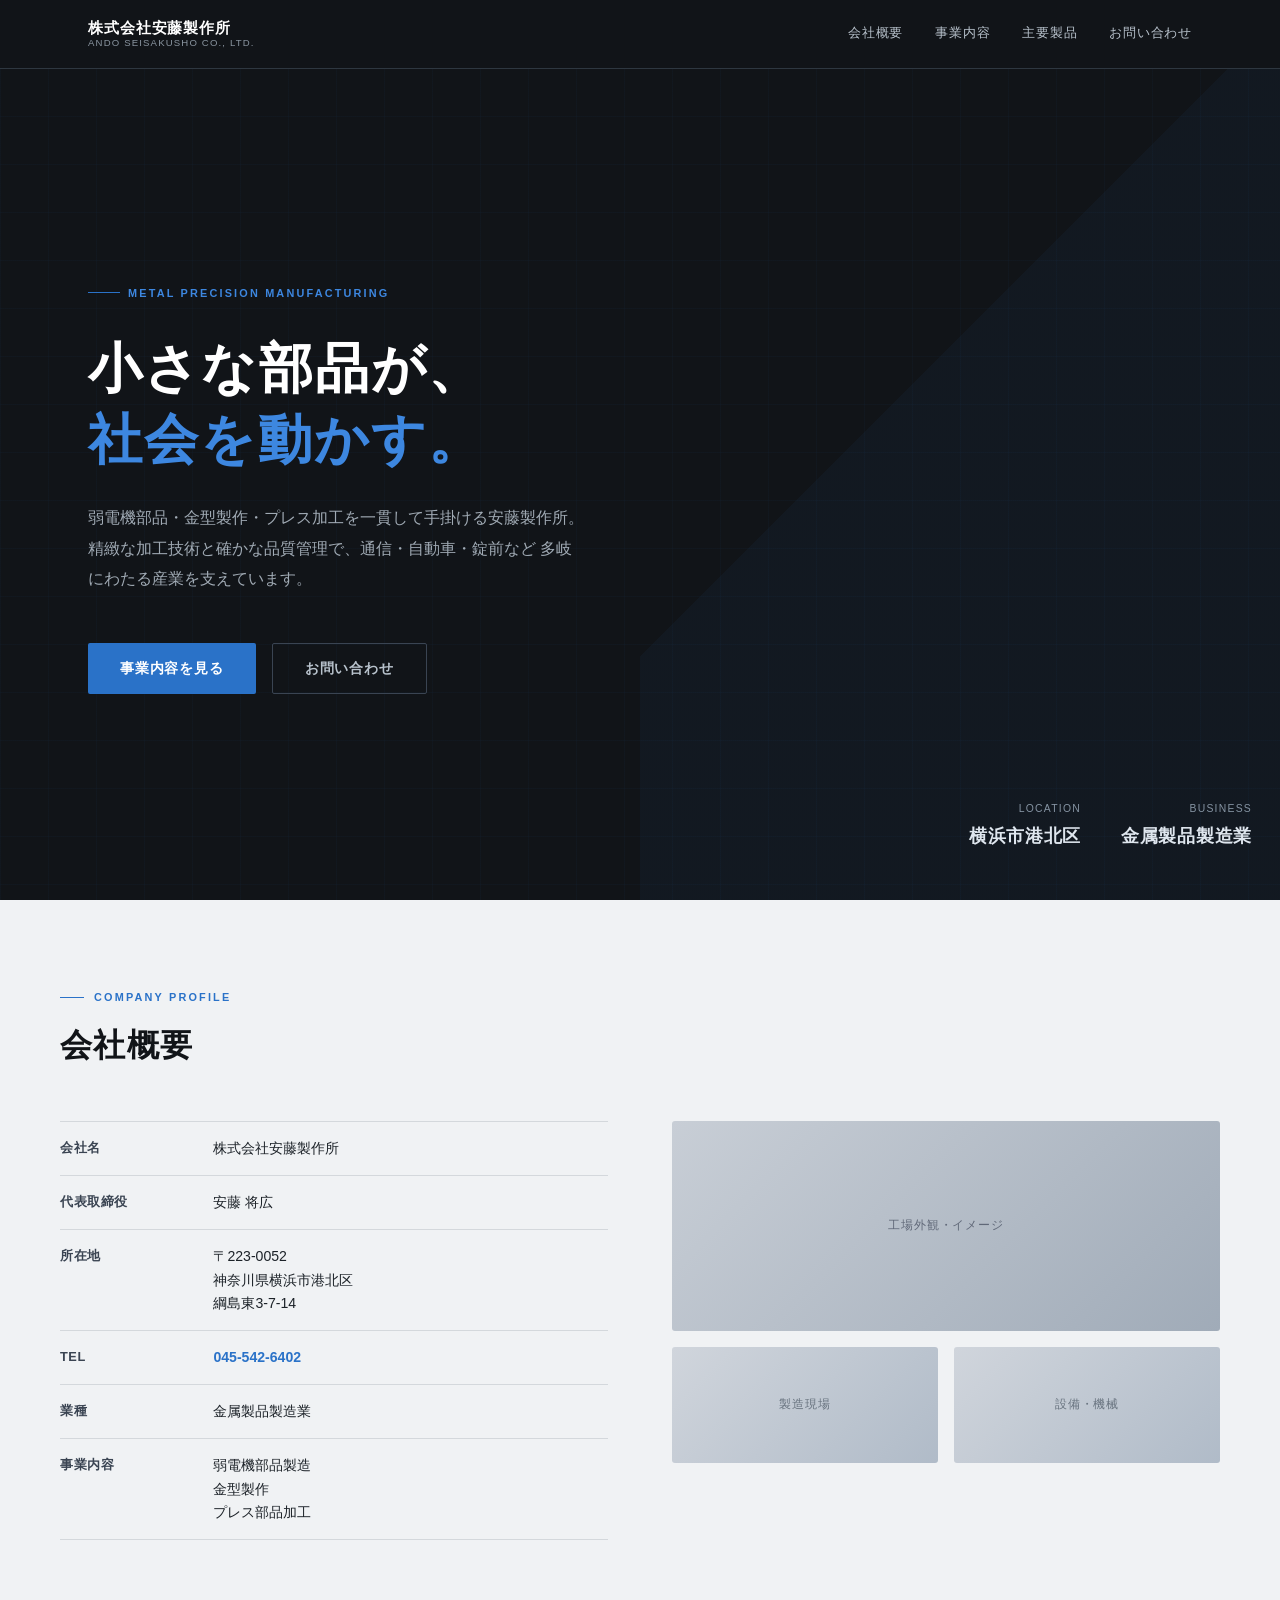
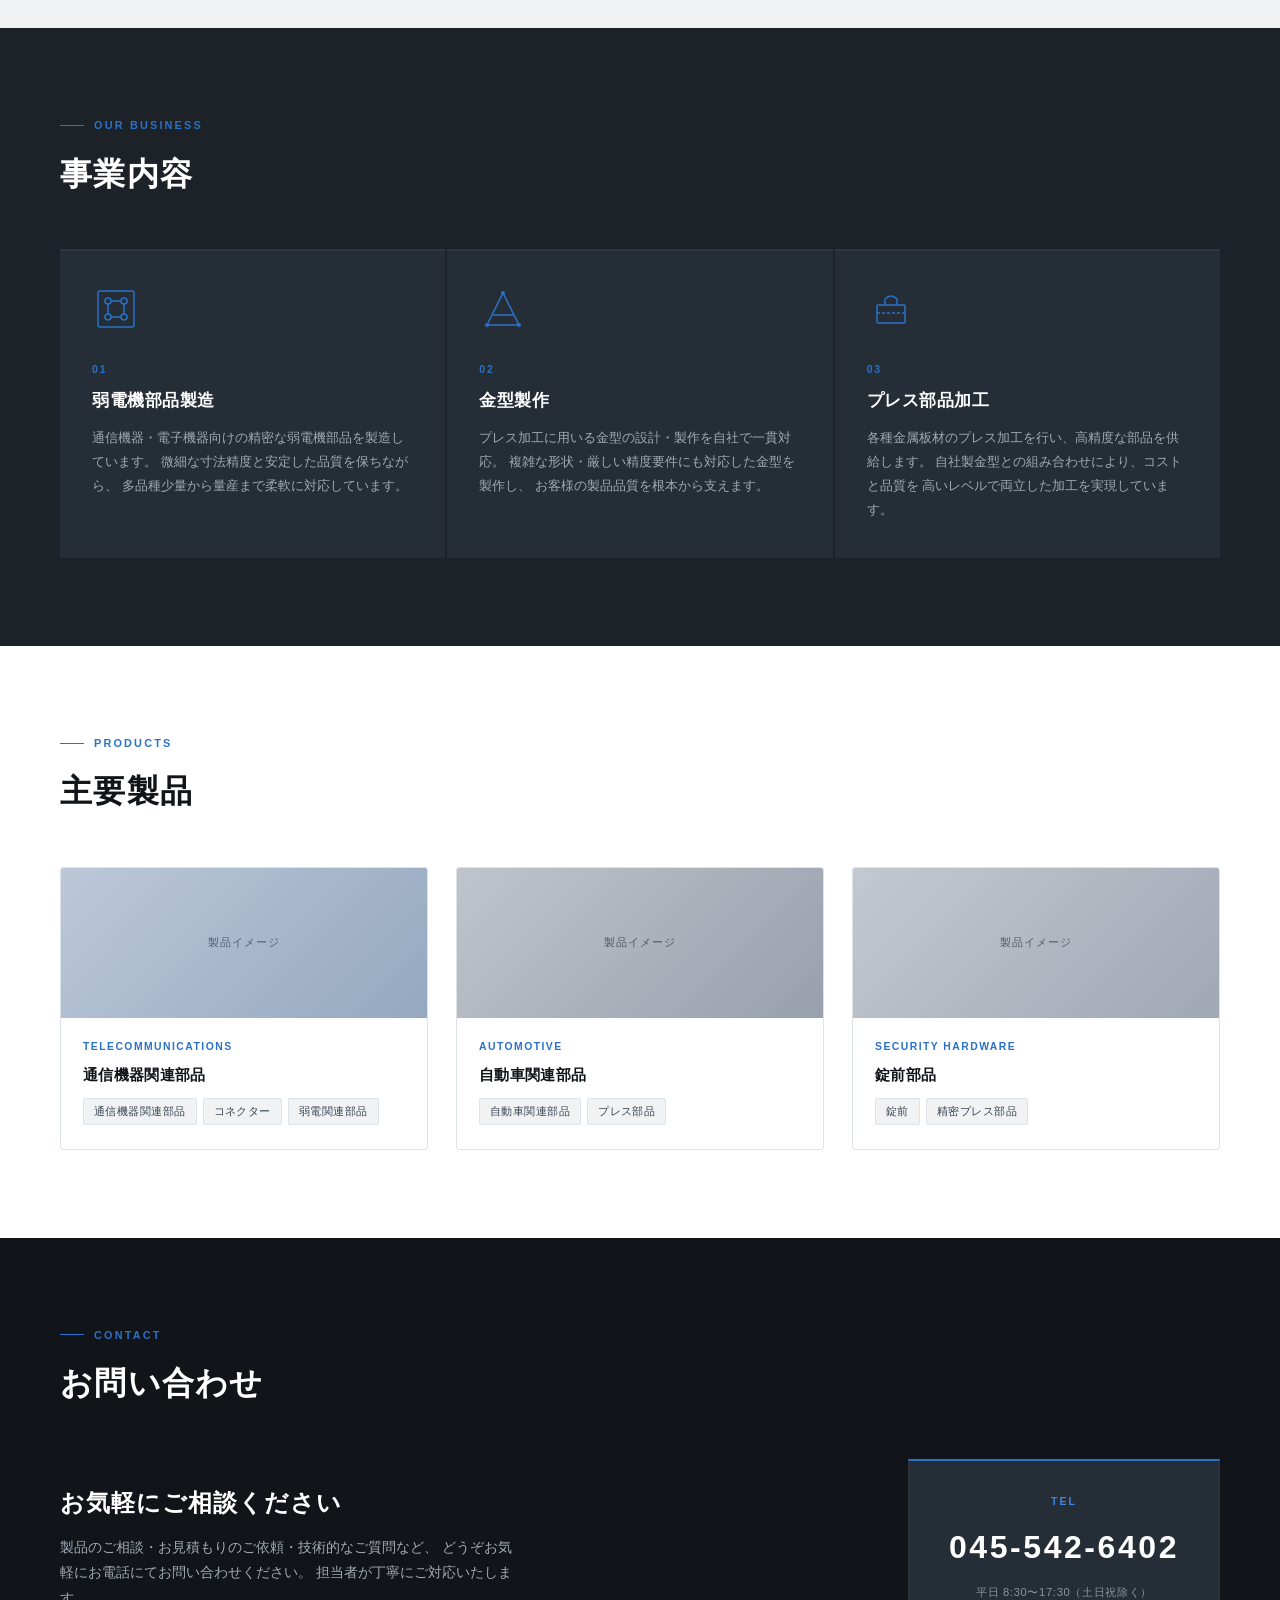
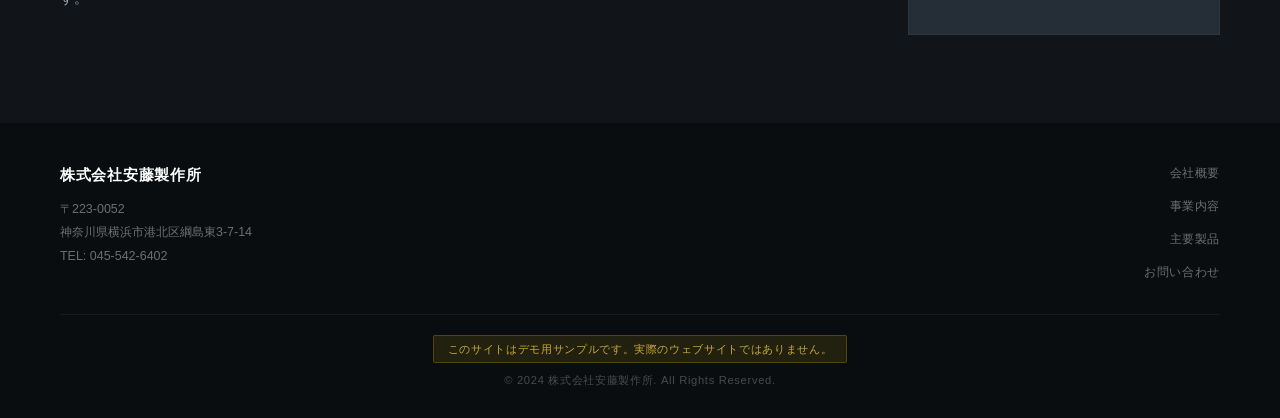
==== ando-seisakusho/index.html @ bcab162a "Add demo homepage for Ando Seisakusho Co., Ltd. Dark/steel/blue theme for metal manufacturing. Secti" ====
<!DOCTYPE html>
<html lang="ja">
<head>
  <meta charset="UTF-8">
  <meta name="viewport" content="width=device-width, initial-scale=1.0">
  <title>株式会社安藤製作所</title>
  <style>
    *, *::before, *::after {
      box-sizing: border-box;
      margin: 0;
      padding: 0;
    }

    :root {
      --dark: #111418;
      --dark-mid: #1c2228;
      --dark-light: #252d36;
      --steel: #3a4452;
      --silver: #8a95a0;
      --silver-light: #b8c2cc;
      --gray-line: #2e3740;
      --white: #ffffff;
      --off-white: #f0f2f4;
      --blue: #2a72c8;
      --blue-light: #3d87e0;
      --blue-dim: rgba(42, 114, 200, 0.15);
      --text: #e8ecf0;
      --text-mid: #a0aab4;
      --text-dark: #1c2228;
    }

    html { scroll-behavior: smooth; }

    body {
      font-family: 'Helvetica Neue', Arial, 'Hiragino Kaku Gothic ProN', 'Hiragino Sans', Meiryo, sans-serif;
      color: var(--text-dark);
      line-height: 1.7;
      background: var(--white);
    }

    /* ========== HEADER ========== */
    header {
      position: fixed;
      top: 0; left: 0; right: 0;
      z-index: 100;
      background: var(--dark);
      border-bottom: 1px solid var(--gray-line);
    }

    .header-inner {
      max-width: 1160px;
      margin: 0 auto;
      padding: 0 28px;
      height: 68px;
      display: flex;
      align-items: center;
      justify-content: space-between;
    }

    .logo {
      color: var(--white);
      text-decoration: none;
      display: flex;
      flex-direction: column;
      line-height: 1.25;
    }

    .logo-ja {
      font-size: 0.92rem;
      font-weight: 700;
      letter-spacing: 0.06em;
    }

    .logo-en {
      font-size: 0.6rem;
      color: var(--silver);
      letter-spacing: 0.12em;
      font-weight: 400;
      text-transform: uppercase;
    }

    nav { display: flex; gap: 32px; }

    nav a {
      color: var(--silver-light);
      text-decoration: none;
      font-size: 0.8rem;
      letter-spacing: 0.06em;
      transition: color 0.2s;
      position: relative;
      padding-bottom: 2px;
    }

    nav a::after {
      content: '';
      position: absolute;
      bottom: -4px; left: 0; right: 0;
      height: 1px;
      background: var(--blue);
      transform: scaleX(0);
      transition: transform 0.2s;
    }

    nav a:hover { color: var(--white); }
    nav a:hover::after { transform: scaleX(1); }

    .hamburger {
      display: none;
      flex-direction: column;
      gap: 5px;
      cursor: pointer;
      background: none;
      border: none;
      padding: 4px;
    }

    .hamburger span {
      display: block;
      width: 24px;
      height: 2px;
      background: var(--white);
      transition: all 0.3s;
    }

    .mobile-nav {
      display: none;
      background: var(--dark-mid);
      border-top: 1px solid var(--gray-line);
      padding: 8px 28px 20px;
    }

    .mobile-nav.open { display: block; }

    .mobile-nav a {
      display: block;
      color: var(--silver-light);
      text-decoration: none;
      font-size: 0.88rem;
      padding: 13px 0;
      border-bottom: 1px solid var(--gray-line);
      letter-spacing: 0.06em;
    }

    .mobile-nav a:last-child { border-bottom: none; }

    /* ========== HERO ========== */
    #hero {
      margin-top: 68px;
      min-height: calc(100vh - 68px);
      background: var(--dark);
      display: flex;
      align-items: center;
      position: relative;
      overflow: hidden;
    }

    /* Metal grid texture */
    #hero::before {
      content: '';
      position: absolute;
      inset: 0;
      background-image:
        linear-gradient(rgba(42,114,200,0.04) 1px, transparent 1px),
        linear-gradient(90deg, rgba(42,114,200,0.04) 1px, transparent 1px);
      background-size: 48px 48px;
    }

    /* Diagonal accent */
    #hero::after {
      content: '';
      position: absolute;
      right: 0; top: 0;
      width: 50%;
      height: 100%;
      background: linear-gradient(135deg, transparent 40%, rgba(42,114,200,0.05) 40%);
      pointer-events: none;
    }

    .hero-inner {
      max-width: 1160px;
      margin: 0 auto;
      padding: 100px 28px;
      position: relative;
      z-index: 1;
      width: 100%;
    }

    .hero-tag {
      display: inline-flex;
      align-items: center;
      gap: 8px;
      margin-bottom: 32px;
    }

    .hero-tag-line {
      width: 32px;
      height: 1px;
      background: var(--blue);
    }

    .hero-tag-text {
      font-size: 0.68rem;
      letter-spacing: 0.2em;
      color: var(--blue-light);
      text-transform: uppercase;
      font-weight: 600;
    }

    .hero-title {
      font-size: clamp(2rem, 4.5vw, 3.4rem);
      font-weight: 700;
      color: var(--white);
      line-height: 1.3;
      letter-spacing: 0.04em;
      margin-bottom: 28px;
    }

    .hero-title span {
      color: var(--blue-light);
    }

    .hero-sub {
      font-size: clamp(0.88rem, 1.4vw, 1rem);
      color: var(--text-mid);
      max-width: 500px;
      line-height: 1.9;
      margin-bottom: 48px;
    }

    .hero-actions {
      display: flex;
      gap: 16px;
      flex-wrap: wrap;
    }

    .btn-primary {
      display: inline-block;
      background: var(--blue);
      color: var(--white);
      text-decoration: none;
      font-size: 0.85rem;
      font-weight: 700;
      padding: 14px 32px;
      border-radius: 2px;
      letter-spacing: 0.06em;
      transition: background 0.2s;
    }

    .btn-primary:hover { background: var(--blue-light); }

    .btn-outline {
      display: inline-block;
      background: transparent;
      color: var(--silver-light);
      text-decoration: none;
      font-size: 0.85rem;
      font-weight: 600;
      padding: 13px 32px;
      border-radius: 2px;
      border: 1px solid var(--steel);
      letter-spacing: 0.06em;
      transition: border-color 0.2s, color 0.2s;
    }

    .btn-outline:hover {
      border-color: var(--silver);
      color: var(--white);
    }

    .hero-stats {
      position: absolute;
      bottom: 48px;
      right: 28px;
      display: flex;
      gap: 40px;
    }

    .hero-stat {
      text-align: right;
    }

    .hero-stat-label {
      font-size: 0.65rem;
      letter-spacing: 0.12em;
      color: var(--silver);
      text-transform: uppercase;
      margin-bottom: 4px;
    }

    .hero-stat-value {
      font-size: 1.1rem;
      font-weight: 700;
      color: var(--text);
      letter-spacing: 0.04em;
    }

    /* ========== SECTION COMMON ========== */
    section { padding: 88px 28px; }

    .section-inner {
      max-width: 1160px;
      margin: 0 auto;
    }

    .section-eyebrow {
      display: flex;
      align-items: center;
      gap: 10px;
      margin-bottom: 12px;
    }

    .section-eyebrow-line {
      width: 24px;
      height: 1px;
      background: var(--blue);
    }

    .section-eyebrow-text {
      font-size: 0.68rem;
      font-weight: 700;
      letter-spacing: 0.2em;
      color: var(--blue);
      text-transform: uppercase;
    }

    .section-title {
      font-size: clamp(1.5rem, 2.8vw, 2rem);
      font-weight: 700;
      color: var(--dark);
      letter-spacing: 0.04em;
      margin-bottom: 48px;
    }

    .section-title-white {
      color: var(--white);
    }

    /* ========== OVERVIEW ========== */
    #overview { background: var(--off-white); }

    .overview-layout {
      display: grid;
      grid-template-columns: 1fr 1fr;
      gap: 64px;
      align-items: start;
    }

    .overview-table {
      width: 100%;
      border-collapse: collapse;
    }

    .overview-table tr {
      border-bottom: 1px solid #d4d8dc;
    }

    .overview-table tr:first-child {
      border-top: 1px solid #d4d8dc;
    }

    .overview-table th {
      text-align: left;
      padding: 15px 16px 15px 0;
      font-size: 0.8rem;
      font-weight: 700;
      color: var(--steel);
      letter-spacing: 0.04em;
      white-space: nowrap;
      width: 28%;
      vertical-align: top;
    }

    .overview-table td {
      padding: 15px 0;
      font-size: 0.88rem;
      color: var(--text-dark);
      line-height: 1.65;
    }

    .overview-visual {
      display: flex;
      flex-direction: column;
      gap: 16px;
    }

    .ph {
      border-radius: 3px;
      display: flex;
      align-items: center;
      justify-content: center;
      font-size: 0.72rem;
      letter-spacing: 0.08em;
    }

    .ph-main {
      height: 210px;
      background: linear-gradient(135deg, #c8ced6 0%, #a0abb8 100%);
      color: #606878;
    }

    .ph-row {
      display: grid;
      grid-template-columns: 1fr 1fr;
      gap: 16px;
    }

    .ph-sm {
      height: 116px;
      background: linear-gradient(135deg, #d0d5dc 0%, #b0bbc8 100%);
      color: #68737f;
    }

    /* ========== BUSINESS ========== */
    #business { background: var(--dark-mid); }

    .business-grid {
      display: grid;
      grid-template-columns: repeat(3, 1fr);
      gap: 2px;
    }

    .business-item {
      background: var(--dark-light);
      padding: 36px 32px;
      position: relative;
      transition: background 0.2s;
    }

    .business-item:hover { background: #2e3844; }

    .business-item::before {
      content: '';
      position: absolute;
      top: 0; left: 0; right: 0;
      height: 2px;
      background: var(--gray-line);
      transition: background 0.2s;
    }

    .business-item:hover::before { background: var(--blue); }

    .business-icon {
      width: 48px;
      height: 48px;
      margin-bottom: 20px;
    }

    .business-num {
      font-size: 0.65rem;
      font-weight: 700;
      letter-spacing: 0.18em;
      color: var(--blue);
      margin-bottom: 10px;
    }

    .business-name {
      font-size: 1.05rem;
      font-weight: 700;
      color: var(--white);
      letter-spacing: 0.03em;
      margin-bottom: 14px;
      line-height: 1.4;
    }

    .business-desc {
      font-size: 0.83rem;
      color: var(--text-mid);
      line-height: 1.8;
    }

    /* SVG icons inline */
    .icon-circuit { fill: none; stroke: var(--blue); stroke-width: 1.5; }

    /* ========== PRODUCTS ========== */
    #products { background: var(--white); }

    .products-grid {
      display: grid;
      grid-template-columns: repeat(3, 1fr);
      gap: 28px;
    }

    .product-card {
      border: 1px solid #dde2e8;
      border-radius: 3px;
      overflow: hidden;
      transition: border-color 0.2s, box-shadow 0.2s;
    }

    .product-card:hover {
      border-color: var(--blue);
      box-shadow: 0 4px 20px rgba(42,114,200,0.1);
    }

    .product-img {
      height: 150px;
      display: flex;
      align-items: center;
      justify-content: center;
      font-size: 0.7rem;
      letter-spacing: 0.08em;
    }

    .product-img-1 {
      background: linear-gradient(135deg, #bcc8d8 0%, #94a8c0 100%);
      color: #4a607a;
    }

    .product-img-2 {
      background: linear-gradient(135deg, #c0c4cc 0%, #98a0ac 100%);
      color: #505860;
    }

    .product-img-3 {
      background: linear-gradient(135deg, #c4c8d0 0%, #a0a8b4 100%);
      color: #545c68;
    }

    .product-body { padding: 20px 22px 24px; }

    .product-cat {
      font-size: 0.65rem;
      font-weight: 700;
      letter-spacing: 0.14em;
      color: var(--blue);
      text-transform: uppercase;
      margin-bottom: 6px;
    }

    .product-name {
      font-size: 0.96rem;
      font-weight: 700;
      color: var(--dark);
      letter-spacing: 0.02em;
      margin-bottom: 10px;
    }

    .product-tags {
      display: flex;
      flex-wrap: wrap;
      gap: 6px;
    }

    .tag {
      display: inline-block;
      background: var(--off-white);
      border: 1px solid #dde2e8;
      color: var(--steel);
      font-size: 0.7rem;
      padding: 3px 10px;
      border-radius: 2px;
      letter-spacing: 0.04em;
    }

    /* ========== CONTACT ========== */
    #contact { background: var(--dark); }

    .contact-inner {
      display: grid;
      grid-template-columns: 1fr auto;
      gap: 64px;
      align-items: center;
    }

    .contact-text h3 {
      font-size: clamp(1.2rem, 2vw, 1.5rem);
      font-weight: 700;
      color: var(--white);
      letter-spacing: 0.04em;
      margin-bottom: 12px;
    }

    .contact-text p {
      font-size: 0.87rem;
      color: var(--text-mid);
      line-height: 1.8;
      max-width: 460px;
    }

    .contact-tel-wrap {
      flex-shrink: 0;
      background: var(--dark-light);
      border: 1px solid var(--gray-line);
      border-top: 2px solid var(--blue);
      padding: 32px 40px;
      text-align: center;
      min-width: 280px;
    }

    .tel-label {
      font-size: 0.65rem;
      letter-spacing: 0.2em;
      color: var(--blue-light);
      text-transform: uppercase;
      font-weight: 700;
      margin-bottom: 10px;
    }

    .tel-number {
      display: block;
      font-size: clamp(1.6rem, 2.5vw, 2rem);
      font-weight: 700;
      color: var(--white);
      text-decoration: none;
      letter-spacing: 0.08em;
      transition: color 0.2s;
    }

    .tel-number:hover { color: var(--blue-light); }

    .tel-hours {
      font-size: 0.7rem;
      color: var(--silver);
      margin-top: 8px;
      letter-spacing: 0.06em;
    }

    /* ========== FOOTER ========== */
    footer {
      background: #0a0d10;
      padding: 40px 28px 28px;
    }

    .footer-inner { max-width: 1160px; margin: 0 auto; }

    .footer-top {
      display: flex;
      justify-content: space-between;
      align-items: flex-start;
      gap: 32px;
      padding-bottom: 28px;
      border-bottom: 1px solid rgba(255,255,255,0.06);
      margin-bottom: 20px;
    }

    .footer-brand {
      font-size: 0.92rem;
      font-weight: 700;
      color: var(--white);
      letter-spacing: 0.05em;
      margin-bottom: 10px;
    }

    .footer-address {
      font-size: 0.78rem;
      color: rgba(255,255,255,0.4);
      line-height: 1.9;
      font-style: normal;
    }

    .footer-links {
      display: flex;
      flex-direction: column;
      gap: 10px;
      text-align: right;
    }

    .footer-links a {
      color: rgba(255,255,255,0.4);
      text-decoration: none;
      font-size: 0.78rem;
      letter-spacing: 0.05em;
      transition: color 0.2s;
    }

    .footer-links a:hover { color: rgba(255,255,255,0.75); }

    .footer-bottom {
      display: flex;
      flex-direction: column;
      align-items: center;
      gap: 8px;
      text-align: center;
    }

    .demo-notice {
      display: inline-block;
      background: rgba(255,200,0,0.1);
      border: 1px solid rgba(255,200,0,0.22);
      color: rgba(255,215,80,0.75);
      font-size: 0.68rem;
      padding: 4px 14px;
      border-radius: 2px;
      letter-spacing: 0.06em;
    }

    .copyright {
      font-size: 0.7rem;
      color: rgba(255,255,255,0.25);
      letter-spacing: 0.06em;
    }

    /* ========== RESPONSIVE ========== */
    @media (max-width: 900px) {
      .business-grid {
        grid-template-columns: 1fr;
        gap: 2px;
      }

      .products-grid {
        grid-template-columns: repeat(2, 1fr);
      }
    }

    @media (max-width: 768px) {
      nav { display: none; }
      .hamburger { display: flex; }

      section { padding: 64px 20px; }

      .overview-layout {
        grid-template-columns: 1fr;
        gap: 36px;
      }

      .contact-inner {
        grid-template-columns: 1fr;
        gap: 32px;
      }

      .contact-tel-wrap { min-width: unset; width: 100%; }

      .footer-top {
        flex-direction: column;
        gap: 24px;
      }

      .footer-links {
        text-align: left;
        flex-direction: row;
        flex-wrap: wrap;
        gap: 10px 20px;
      }

      .hero-stats { display: none; }
    }

    @media (max-width: 540px) {
      .products-grid { grid-template-columns: 1fr; }
    }
  </style>
</head>
<body>

  <!-- ========== HEADER ========== -->
  <header>
    <div class="header-inner">
      <a href="#hero" class="logo">
        <span class="logo-ja">株式会社安藤製作所</span>
        <span class="logo-en">Ando Seisakusho Co., Ltd.</span>
      </a>
      <nav>
        <a href="#overview">会社概要</a>
        <a href="#business">事業内容</a>
        <a href="#products">主要製品</a>
        <a href="#contact">お問い合わせ</a>
      </nav>
      <button class="hamburger" aria-label="メニュー" onclick="toggleMenu()">
        <span></span><span></span><span></span>
      </button>
    </div>
    <div class="mobile-nav" id="mobileNav">
      <a href="#overview" onclick="closeMenu()">会社概要</a>
      <a href="#business" onclick="closeMenu()">事業内容</a>
      <a href="#products" onclick="closeMenu()">主要製品</a>
      <a href="#contact" onclick="closeMenu()">お問い合わせ</a>
    </div>
  </header>

  <!-- ========== HERO ========== -->
  <section id="hero">
    <div class="hero-inner">
      <div class="hero-tag">
        <span class="hero-tag-line"></span>
        <span class="hero-tag-text">Metal Precision Manufacturing</span>
      </div>
      <h1 class="hero-title">
        小さな部品が、<br>
        <span>社会を動かす。</span>
      </h1>
      <p class="hero-sub">
        弱電機部品・金型製作・プレス加工を一貫して手掛ける安藤製作所。
        精緻な加工技術と確かな品質管理で、通信・自動車・錠前など
        多岐にわたる産業を支えています。
      </p>
      <div class="hero-actions">
        <a href="#business" class="btn-primary">事業内容を見る</a>
        <a href="#contact" class="btn-outline">お問い合わせ</a>
      </div>
    </div>
    <div class="hero-stats">
      <div class="hero-stat">
        <p class="hero-stat-label">Location</p>
        <p class="hero-stat-value">横浜市港北区</p>
      </div>
      <div class="hero-stat">
        <p class="hero-stat-label">Business</p>
        <p class="hero-stat-value">金属製品製造業</p>
      </div>
    </div>
  </section>

  <!-- ========== OVERVIEW ========== -->
  <section id="overview">
    <div class="section-inner">
      <div class="section-eyebrow">
        <span class="section-eyebrow-line"></span>
        <span class="section-eyebrow-text">Company Profile</span>
      </div>
      <h2 class="section-title">会社概要</h2>
      <div class="overview-layout">
        <div>
          <table class="overview-table">
            <tr>
              <th>会社名</th>
              <td>株式会社安藤製作所</td>
            </tr>
            <tr>
              <th>代表取締役</th>
              <td>安藤 将広</td>
            </tr>
            <tr>
              <th>所在地</th>
              <td>〒223-0052<br>神奈川県横浜市港北区<br>綱島東3-7-14</td>
            </tr>
            <tr>
              <th>TEL</th>
              <td>
                <a href="tel:0455426402" style="color:#2a72c8; text-decoration:none; font-weight:600;">
                  045-542-6402
                </a>
              </td>
            </tr>
            <tr>
              <th>業種</th>
              <td>金属製品製造業</td>
            </tr>
            <tr>
              <th>事業内容</th>
              <td>弱電機部品製造<br>金型製作<br>プレス部品加工</td>
            </tr>
          </table>
        </div>
        <div class="overview-visual">
          <div class="ph ph-main">工場外観・イメージ</div>
          <div class="ph-row">
            <div class="ph ph-sm">製造現場</div>
            <div class="ph ph-sm">設備・機械</div>
          </div>
        </div>
      </div>
    </div>
  </section>

  <!-- ========== BUSINESS ========== -->
  <section id="business">
    <div class="section-inner">
      <div class="section-eyebrow">
        <span class="section-eyebrow-line"></span>
        <span class="section-eyebrow-text">Our Business</span>
      </div>
      <h2 class="section-title section-title-white">事業内容</h2>
      <div class="business-grid">

        <div class="business-item">
          <svg class="business-icon" viewBox="0 0 48 48" fill="none" xmlns="http://www.w3.org/2000/svg">
            <rect x="6" y="6" width="36" height="36" rx="2" stroke="#2a72c8" stroke-width="1.5"/>
            <circle cx="16" cy="16" r="3" stroke="#2a72c8" stroke-width="1.5"/>
            <circle cx="32" cy="16" r="3" stroke="#2a72c8" stroke-width="1.5"/>
            <circle cx="16" cy="32" r="3" stroke="#2a72c8" stroke-width="1.5"/>
            <circle cx="32" cy="32" r="3" stroke="#2a72c8" stroke-width="1.5"/>
            <path d="M19 16 H29 M16 19 V29 M19 32 H29 M32 19 V29" stroke="#2a72c8" stroke-width="1.5"/>
          </svg>
          <p class="business-num">01</p>
          <h3 class="business-name">弱電機部品製造</h3>
          <p class="business-desc">
            通信機器・電子機器向けの精密な弱電機部品を製造しています。
            微細な寸法精度と安定した品質を保ちながら、
            多品種少量から量産まで柔軟に対応しています。
          </p>
        </div>

        <div class="business-item">
          <svg class="business-icon" viewBox="0 0 48 48" fill="none" xmlns="http://www.w3.org/2000/svg">
            <path d="M8 40 L24 8 L40 40 Z" stroke="#2a72c8" stroke-width="1.5"/>
            <path d="M14 30 H34" stroke="#2a72c8" stroke-width="1.5"/>
            <circle cx="24" cy="8" r="2" fill="#2a72c8"/>
            <circle cx="8" cy="40" r="2" fill="#2a72c8"/>
            <circle cx="40" cy="40" r="2" fill="#2a72c8"/>
          </svg>
          <p class="business-num">02</p>
          <h3 class="business-name">金型製作</h3>
          <p class="business-desc">
            プレス加工に用いる金型の設計・製作を自社で一貫対応。
            複雑な形状・厳しい精度要件にも対応した金型を製作し、
            お客様の製品品質を根本から支えます。
          </p>
        </div>

        <div class="business-item">
          <svg class="business-icon" viewBox="0 0 48 48" fill="none" xmlns="http://www.w3.org/2000/svg">
            <rect x="10" y="20" width="28" height="18" rx="1" stroke="#2a72c8" stroke-width="1.5"/>
            <path d="M18 20 V14 Q24 8 30 14 V20" stroke="#2a72c8" stroke-width="1.5"/>
            <path d="M10 28 H38" stroke="#2a72c8" stroke-width="1.5" stroke-dasharray="3 2"/>
          </svg>
          <p class="business-num">03</p>
          <h3 class="business-name">プレス部品加工</h3>
          <p class="business-desc">
            各種金属板材のプレス加工を行い、高精度な部品を供給します。
            自社製金型との組み合わせにより、コストと品質を
            高いレベルで両立した加工を実現しています。
          </p>
        </div>

      </div>
    </div>
  </section>

  <!-- ========== PRODUCTS ========== -->
  <section id="products">
    <div class="section-inner">
      <div class="section-eyebrow">
        <span class="section-eyebrow-line"></span>
        <span class="section-eyebrow-text">Products</span>
      </div>
      <h2 class="section-title">主要製品</h2>
      <div class="products-grid">

        <div class="product-card">
          <div class="product-img product-img-1">製品イメージ</div>
          <div class="product-body">
            <p class="product-cat">Telecommunications</p>
            <h3 class="product-name">通信機器関連部品</h3>
            <div class="product-tags">
              <span class="tag">通信機器関連部品</span>
              <span class="tag">コネクター</span>
              <span class="tag">弱電関連部品</span>
            </div>
          </div>
        </div>

        <div class="product-card">
          <div class="product-img product-img-2">製品イメージ</div>
          <div class="product-body">
            <p class="product-cat">Automotive</p>
            <h3 class="product-name">自動車関連部品</h3>
            <div class="product-tags">
              <span class="tag">自動車関連部品</span>
              <span class="tag">プレス部品</span>
            </div>
          </div>
        </div>

        <div class="product-card">
          <div class="product-img product-img-3">製品イメージ</div>
          <div class="product-body">
            <p class="product-cat">Security Hardware</p>
            <h3 class="product-name">錠前部品</h3>
            <div class="product-tags">
              <span class="tag">錠前</span>
              <span class="tag">精密プレス部品</span>
            </div>
          </div>
        </div>

      </div>
    </div>
  </section>

  <!-- ========== CONTACT ========== -->
  <section id="contact">
    <div class="section-inner">
      <div class="section-eyebrow">
        <span class="section-eyebrow-line"></span>
        <span class="section-eyebrow-text">Contact</span>
      </div>
      <h2 class="section-title section-title-white">お問い合わせ</h2>
      <div class="contact-inner">
        <div class="contact-text">
          <h3>お気軽にご相談ください</h3>
          <p>
            製品のご相談・お見積もりのご依頼・技術的なご質問など、
            どうぞお気軽にお電話にてお問い合わせください。
            担当者が丁寧にご対応いたします。
          </p>
        </div>
        <div class="contact-tel-wrap">
          <p class="tel-label">TEL</p>
          <a href="tel:0455426402" class="tel-number">045-542-6402</a>
          <p class="tel-hours">平日 8:30〜17:30（土日祝除く）</p>
        </div>
      </div>
    </div>
  </section>

  <!-- ========== FOOTER ========== -->
  <footer>
    <div class="footer-inner">
      <div class="footer-top">
        <div>
          <p class="footer-brand">株式会社安藤製作所</p>
          <address class="footer-address">
            〒223-0052<br>
            神奈川県横浜市港北区綱島東3-7-14<br>
            TEL: 045-542-6402
          </address>
        </div>
        <nav class="footer-links">
          <a href="#overview">会社概要</a>
          <a href="#business">事業内容</a>
          <a href="#products">主要製品</a>
          <a href="#contact">お問い合わせ</a>
        </nav>
      </div>
      <div class="footer-bottom">
        <span class="demo-notice">このサイトはデモ用サンプルです。実際のウェブサイトではありません。</span>
        <p class="copyright">&copy; 2024 株式会社安藤製作所. All Rights Reserved.</p>
      </div>
    </div>
  </footer>

  <script>
    function toggleMenu() {
      document.getElementById('mobileNav').classList.toggle('open');
    }

    function closeMenu() {
      document.getElementById('mobileNav').classList.remove('open');
    }

    document.addEventListener('click', function(e) {
      const nav = document.getElementById('mobileNav');
      const btn = document.querySelector('.hamburger');
      if (!nav.contains(e.target) && !btn.contains(e.target)) {
        nav.classList.remove('open');
      }
    });

    document.querySelectorAll('a[href^="#"]').forEach(function(a) {
      a.addEventListener('click', function(e) {
        const target = document.querySelector(this.getAttribute('href'));
        if (!target) return;
        e.preventDefault();
        const top = target.getBoundingClientRect().top + window.scrollY - 68;
        window.scrollTo({ top: top, behavior: 'smooth' });
      });
    });
  </script>

</body>
</html>
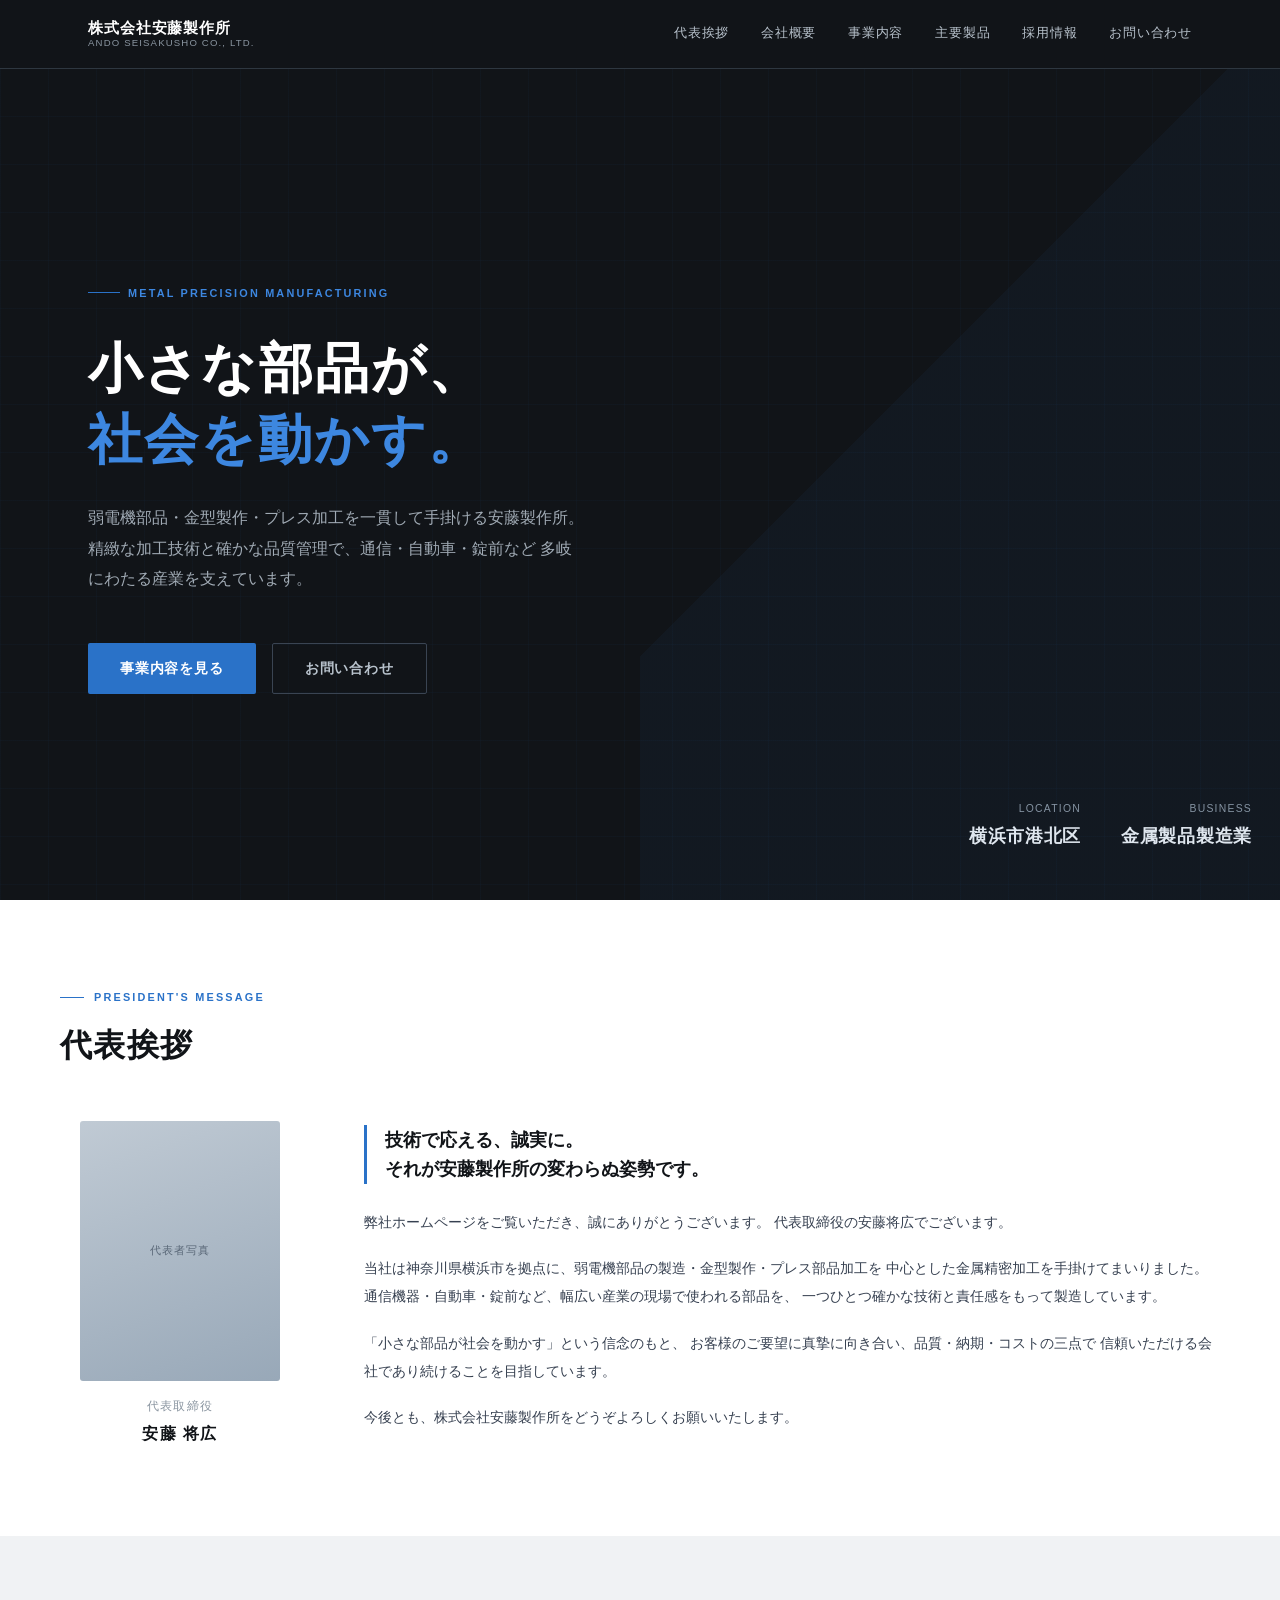
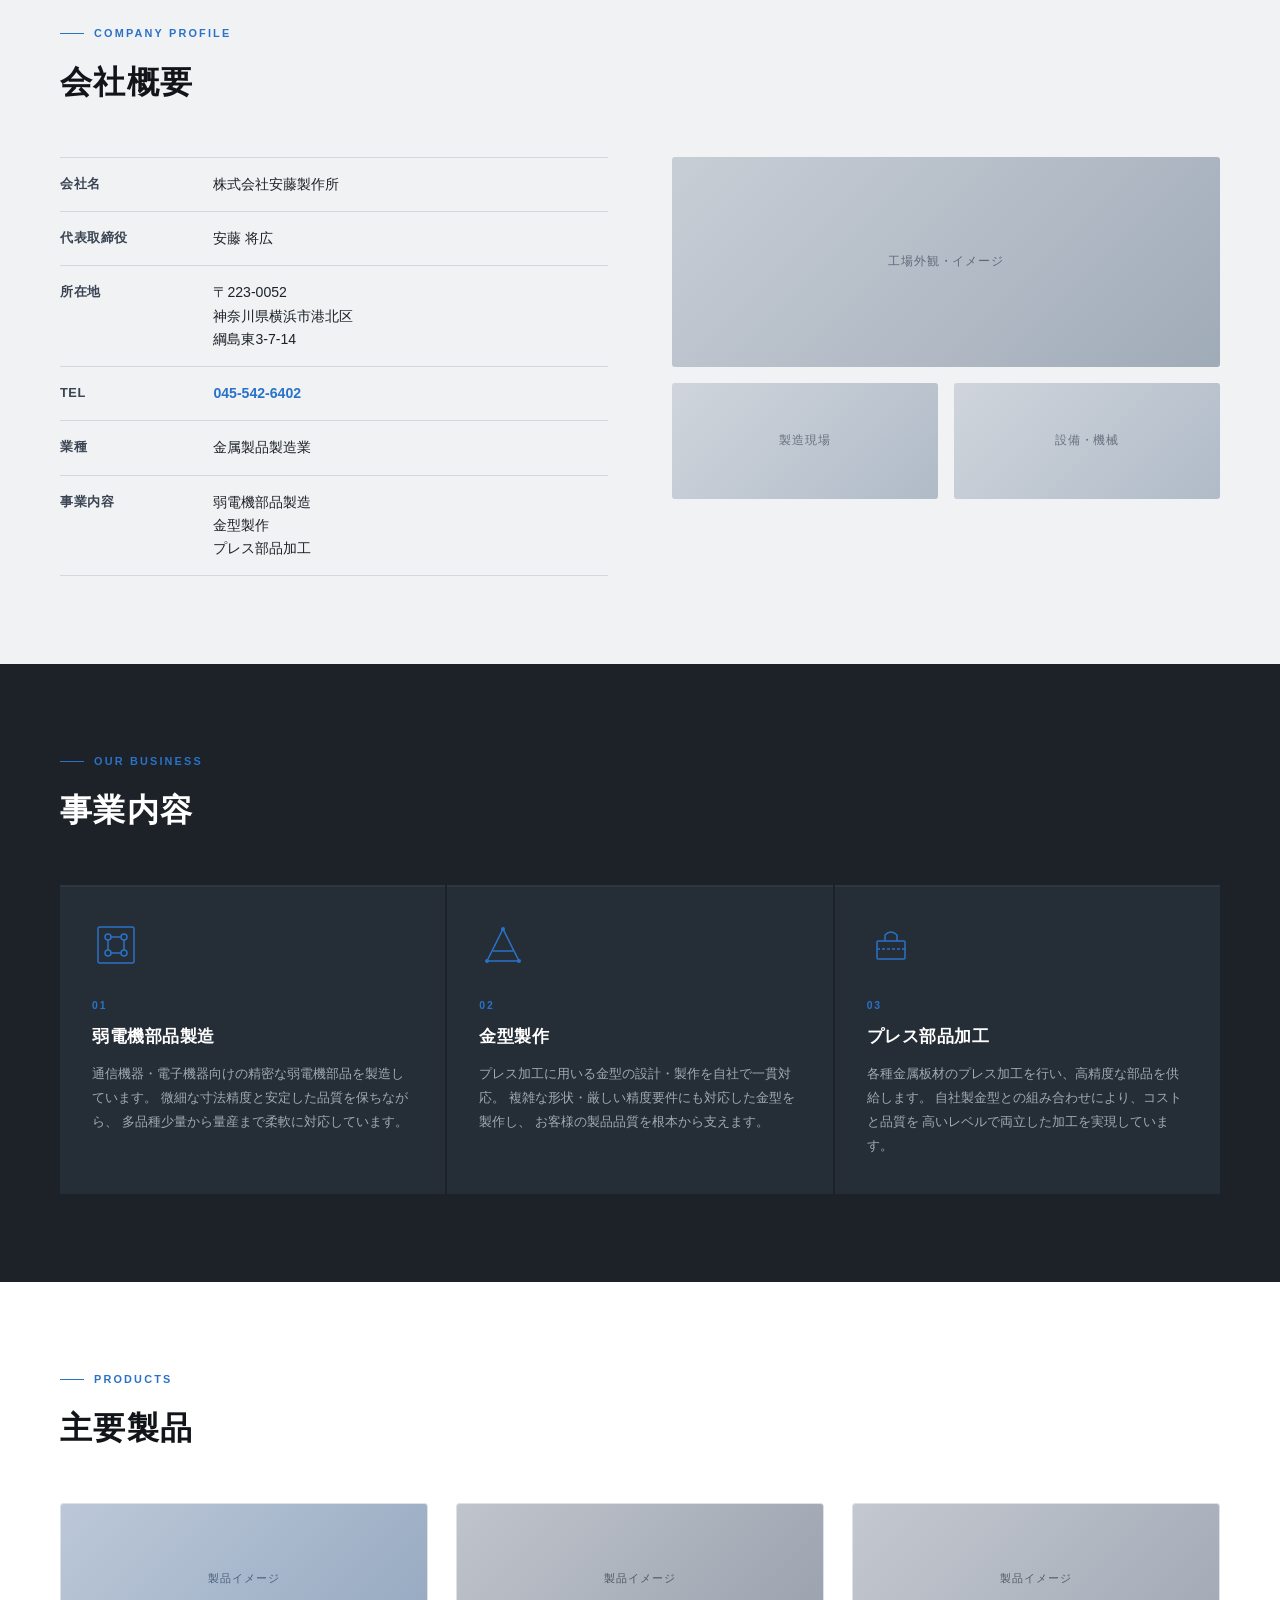
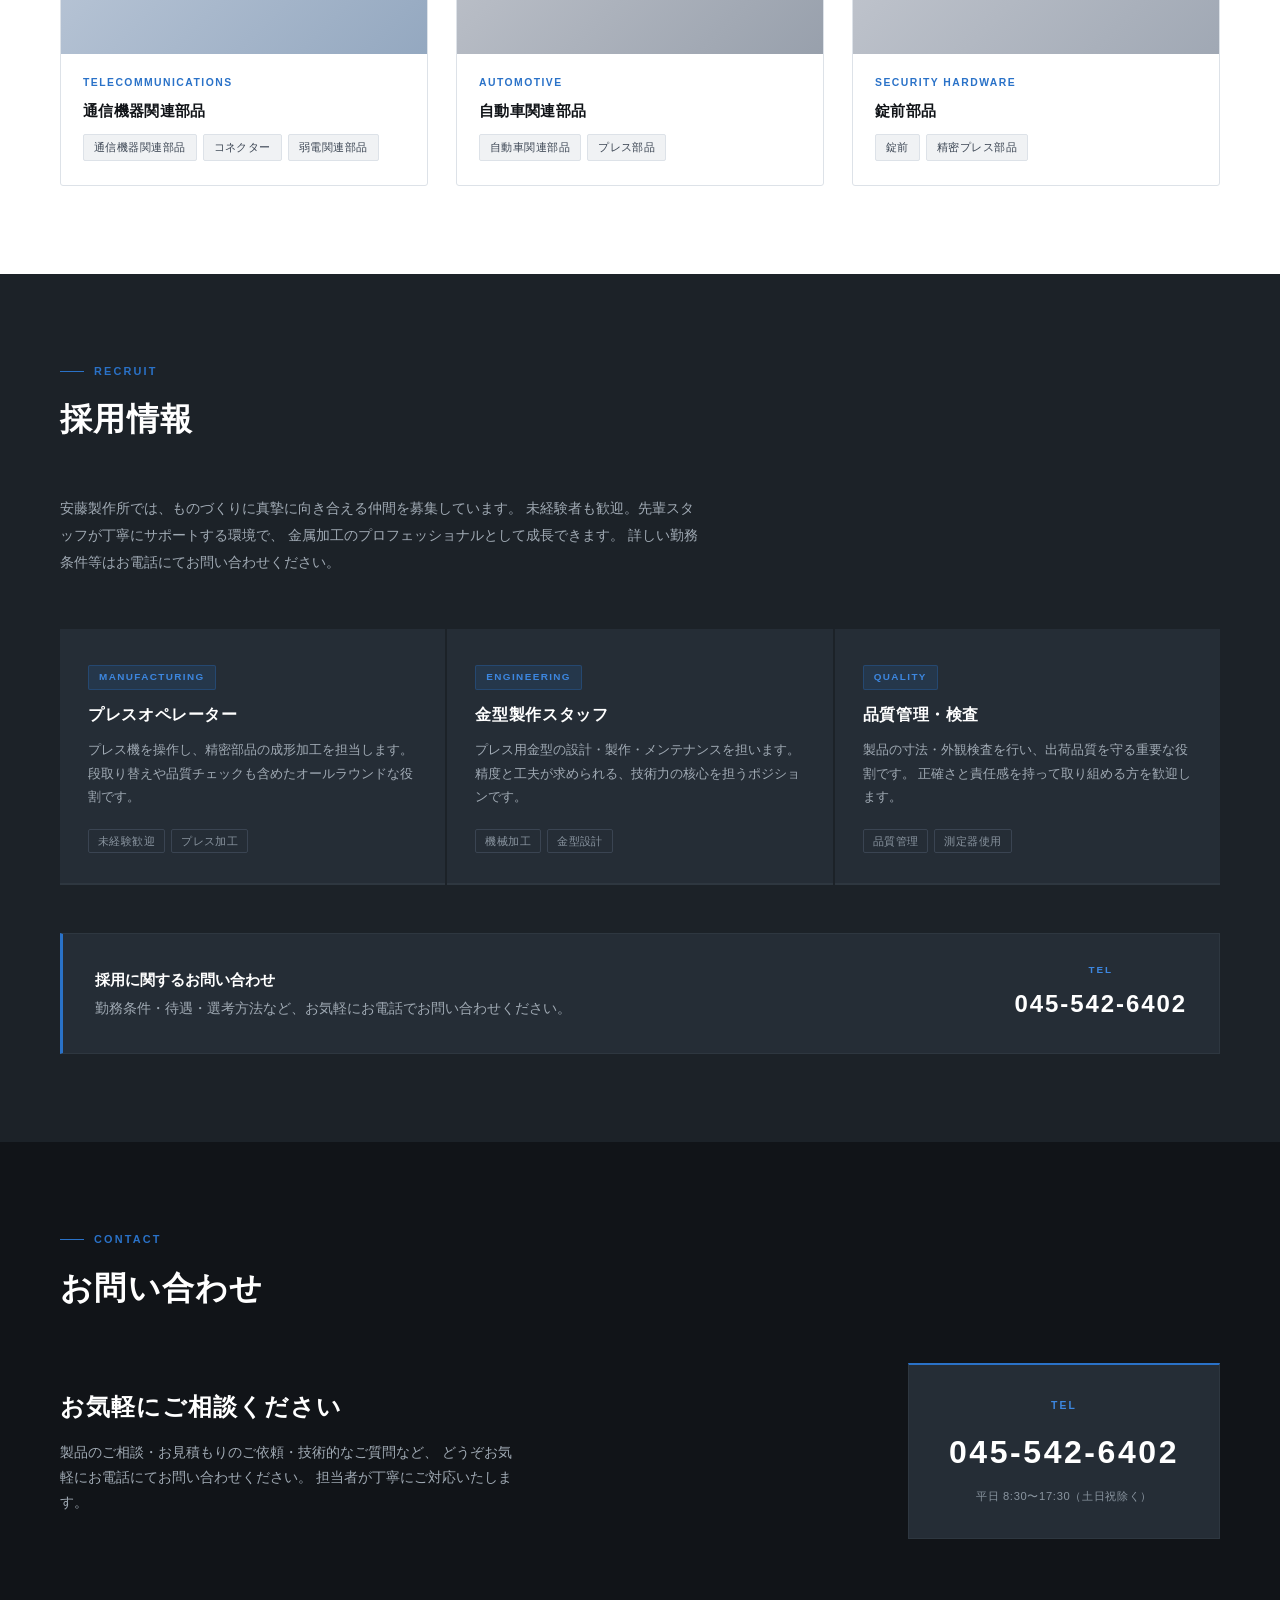
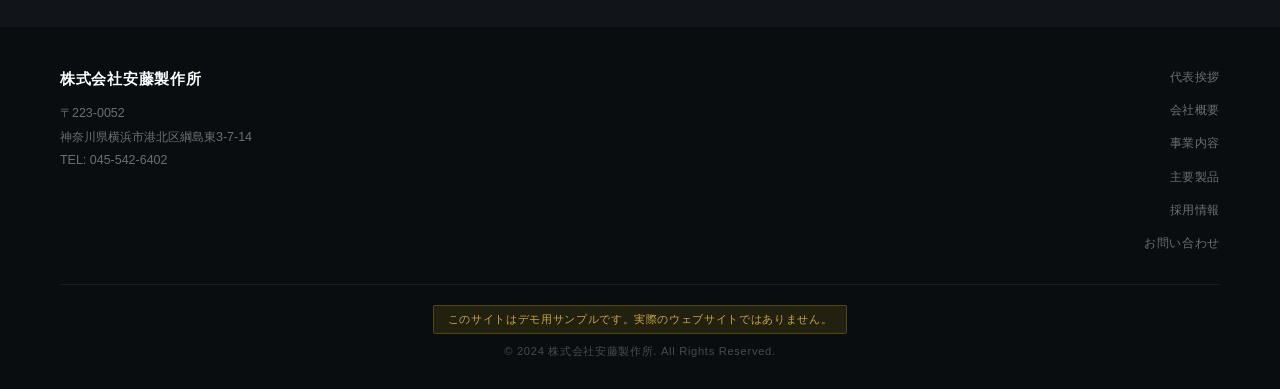
==== commit e93ac395: "Add greeting and recruit sections to Ando Seisakusho site - 代表挨拶: photo placeholder, representative " ====
--- a/ando-seisakusho/index.html
+++ b/ando-seisakusho/index.html
@@ -335,6 +335,209 @@
       color: var(--white);
     }
 
+    /* ========== GREETING ========== */
+    #greeting { background: var(--white); }
+
+    .greeting-layout {
+      display: grid;
+      grid-template-columns: 240px 1fr;
+      gap: 64px;
+      align-items: start;
+    }
+
+    .greeting-photo-wrap {
+      display: flex;
+      flex-direction: column;
+      align-items: center;
+      gap: 16px;
+    }
+
+    .greeting-photo-ph {
+      width: 200px;
+      height: 260px;
+      border-radius: 3px;
+      background: linear-gradient(160deg, #c0cad4 0%, #98a8b8 100%);
+      display: flex;
+      align-items: center;
+      justify-content: center;
+      font-size: 0.7rem;
+      letter-spacing: 0.08em;
+      color: #5a6878;
+    }
+
+    .greeting-bio { text-align: center; }
+
+    .greeting-position {
+      font-size: 0.72rem;
+      color: var(--silver);
+      letter-spacing: 0.1em;
+      margin-bottom: 4px;
+    }
+
+    .greeting-name {
+      font-size: 1.02rem;
+      font-weight: 700;
+      color: var(--dark);
+      letter-spacing: 0.08em;
+    }
+
+    .greeting-content { padding-top: 4px; }
+
+    .greeting-lead {
+      font-size: clamp(1rem, 1.8vw, 1.15rem);
+      font-weight: 700;
+      color: var(--dark);
+      line-height: 1.6;
+      margin-bottom: 24px;
+      padding-left: 18px;
+      border-left: 3px solid var(--blue);
+    }
+
+    .greeting-body {
+      font-size: 0.88rem;
+      color: #374151;
+      line-height: 2;
+    }
+
+    .greeting-body p + p { margin-top: 1.3em; }
+
+    /* ========== RECRUIT ========== */
+    #recruit { background: var(--dark-mid); }
+
+    .recruit-intro {
+      max-width: 640px;
+      margin-bottom: 52px;
+    }
+
+    .recruit-intro p {
+      font-size: 0.9rem;
+      color: var(--text-mid);
+      line-height: 1.9;
+    }
+
+    .recruit-jobs {
+      display: grid;
+      grid-template-columns: repeat(3, 1fr);
+      gap: 2px;
+      margin-bottom: 48px;
+    }
+
+    .job-card {
+      background: var(--dark-light);
+      padding: 32px 28px;
+      position: relative;
+      transition: background 0.2s;
+    }
+
+    .job-card:hover { background: #2e3844; }
+
+    .job-card::after {
+      content: '';
+      position: absolute;
+      bottom: 0; left: 0; right: 0;
+      height: 2px;
+      background: var(--gray-line);
+      transition: background 0.2s;
+    }
+
+    .job-card:hover::after { background: var(--blue); }
+
+    .job-tag {
+      display: inline-block;
+      background: var(--blue-dim);
+      border: 1px solid rgba(42,114,200,0.3);
+      color: var(--blue-light);
+      font-size: 0.62rem;
+      font-weight: 700;
+      letter-spacing: 0.14em;
+      padding: 3px 10px;
+      border-radius: 2px;
+      margin-bottom: 14px;
+      text-transform: uppercase;
+    }
+
+    .job-title {
+      font-size: 1rem;
+      font-weight: 700;
+      color: var(--white);
+      letter-spacing: 0.04em;
+      margin-bottom: 12px;
+      line-height: 1.4;
+    }
+
+    .job-desc {
+      font-size: 0.82rem;
+      color: var(--text-mid);
+      line-height: 1.8;
+      margin-bottom: 20px;
+    }
+
+    .job-skills {
+      display: flex;
+      flex-wrap: wrap;
+      gap: 6px;
+    }
+
+    .job-skill {
+      font-size: 0.68rem;
+      color: var(--silver);
+      border: 1px solid var(--steel);
+      padding: 2px 9px;
+      border-radius: 2px;
+      letter-spacing: 0.04em;
+    }
+
+    .recruit-cta {
+      background: var(--dark-light);
+      border: 1px solid var(--gray-line);
+      border-left: 3px solid var(--blue);
+      padding: 28px 32px;
+      display: flex;
+      align-items: center;
+      justify-content: space-between;
+      gap: 24px;
+      flex-wrap: wrap;
+    }
+
+    .recruit-cta-text {
+      font-size: 0.88rem;
+      color: var(--text-mid);
+      line-height: 1.7;
+    }
+
+    .recruit-cta-text strong {
+      display: block;
+      font-size: 0.96rem;
+      color: var(--white);
+      margin-bottom: 4px;
+    }
+
+    .recruit-tel {
+      flex-shrink: 0;
+      text-align: center;
+    }
+
+    .recruit-tel-label {
+      font-size: 0.62rem;
+      letter-spacing: 0.2em;
+      color: var(--blue-light);
+      font-weight: 700;
+      text-transform: uppercase;
+      margin-bottom: 5px;
+    }
+
+    .recruit-tel-num {
+      display: block;
+      font-size: 1.5rem;
+      font-weight: 700;
+      color: var(--white);
+      text-decoration: none;
+      letter-spacing: 0.08em;
+      transition: color 0.2s;
+    }
+
+    .recruit-tel-num:hover { color: var(--blue-light); }
+
     /* ========== OVERVIEW ========== */
     #overview { background: var(--off-white); }
 
@@ -700,6 +903,11 @@
       .products-grid {
         grid-template-columns: repeat(2, 1fr);
       }
+
+      .recruit-jobs {
+        grid-template-columns: 1fr;
+        gap: 2px;
+      }
     }
 
     @media (max-width: 768px) {
@@ -707,6 +915,32 @@
       .hamburger { display: flex; }
 
       section { padding: 64px 20px; }
+
+      .greeting-layout {
+        grid-template-columns: 1fr;
+        gap: 28px;
+      }
+
+      .greeting-photo-wrap {
+        flex-direction: row;
+        align-items: flex-end;
+        gap: 20px;
+      }
+
+      .greeting-photo-ph {
+        width: 130px;
+        height: 170px;
+        flex-shrink: 0;
+      }
+
+      .greeting-bio { text-align: left; }
+
+      .recruit-cta {
+        flex-direction: column;
+        align-items: flex-start;
+      }
+
+      .recruit-tel { text-align: left; }
 
       .overview-layout {
         grid-template-columns: 1fr;
@@ -750,9 +984,11 @@
         <span class="logo-en">Ando Seisakusho Co., Ltd.</span>
       </a>
       <nav>
+        <a href="#greeting">代表挨拶</a>
         <a href="#overview">会社概要</a>
         <a href="#business">事業内容</a>
         <a href="#products">主要製品</a>
+        <a href="#recruit">採用情報</a>
         <a href="#contact">お問い合わせ</a>
       </nav>
       <button class="hamburger" aria-label="メニュー" onclick="toggleMenu()">
@@ -760,9 +996,11 @@
       </button>
     </div>
     <div class="mobile-nav" id="mobileNav">
+      <a href="#greeting" onclick="closeMenu()">代表挨拶</a>
       <a href="#overview" onclick="closeMenu()">会社概要</a>
       <a href="#business" onclick="closeMenu()">事業内容</a>
       <a href="#products" onclick="closeMenu()">主要製品</a>
+      <a href="#recruit" onclick="closeMenu()">採用情報</a>
       <a href="#contact" onclick="closeMenu()">お問い合わせ</a>
     </div>
   </header>
@@ -796,6 +1034,52 @@
       <div class="hero-stat">
         <p class="hero-stat-label">Business</p>
         <p class="hero-stat-value">金属製品製造業</p>
+      </div>
+    </div>
+  </section>
+
+  <!-- ========== GREETING ========== -->
+  <section id="greeting">
+    <div class="section-inner">
+      <div class="section-eyebrow">
+        <span class="section-eyebrow-line"></span>
+        <span class="section-eyebrow-text">President's Message</span>
+      </div>
+      <h2 class="section-title">代表挨拶</h2>
+      <div class="greeting-layout">
+        <div class="greeting-photo-wrap">
+          <div class="greeting-photo-ph">代表者写真</div>
+          <div class="greeting-bio">
+            <p class="greeting-position">代表取締役</p>
+            <p class="greeting-name">安藤 将広</p>
+          </div>
+        </div>
+        <div class="greeting-content">
+          <p class="greeting-lead">
+            技術で応える、誠実に。<br>
+            それが安藤製作所の変わらぬ姿勢です。
+          </p>
+          <div class="greeting-body">
+            <p>
+              弊社ホームページをご覧いただき、誠にありがとうございます。
+              代表取締役の安藤将広でございます。
+            </p>
+            <p>
+              当社は神奈川県横浜市を拠点に、弱電機部品の製造・金型製作・プレス部品加工を
+              中心とした金属精密加工を手掛けてまいりました。
+              通信機器・自動車・錠前など、幅広い産業の現場で使われる部品を、
+              一つひとつ確かな技術と責任感をもって製造しています。
+            </p>
+            <p>
+              「小さな部品が社会を動かす」という信念のもと、
+              お客様のご要望に真摯に向き合い、品質・納期・コストの三点で
+              信頼いただける会社であり続けることを目指しています。
+            </p>
+            <p>
+              今後とも、株式会社安藤製作所をどうぞよろしくお願いいたします。
+            </p>
+          </div>
+        </div>
       </div>
     </div>
   </section>
@@ -967,6 +1251,77 @@
     </div>
   </section>
 
+  <!-- ========== RECRUIT ========== -->
+  <section id="recruit">
+    <div class="section-inner">
+      <div class="section-eyebrow">
+        <span class="section-eyebrow-line"></span>
+        <span class="section-eyebrow-text">Recruit</span>
+      </div>
+      <h2 class="section-title section-title-white">採用情報</h2>
+      <div class="recruit-intro">
+        <p>
+          安藤製作所では、ものづくりに真摯に向き合える仲間を募集しています。
+          未経験者も歓迎。先輩スタッフが丁寧にサポートする環境で、
+          金属加工のプロフェッショナルとして成長できます。
+          詳しい勤務条件等はお電話にてお問い合わせください。
+        </p>
+      </div>
+      <div class="recruit-jobs">
+
+        <div class="job-card">
+          <span class="job-tag">Manufacturing</span>
+          <h3 class="job-title">プレスオペレーター</h3>
+          <p class="job-desc">
+            プレス機を操作し、精密部品の成形加工を担当します。
+            段取り替えや品質チェックも含めたオールラウンドな役割です。
+          </p>
+          <div class="job-skills">
+            <span class="job-skill">未経験歓迎</span>
+            <span class="job-skill">プレス加工</span>
+          </div>
+        </div>
+
+        <div class="job-card">
+          <span class="job-tag">Engineering</span>
+          <h3 class="job-title">金型製作スタッフ</h3>
+          <p class="job-desc">
+            プレス用金型の設計・製作・メンテナンスを担います。
+            精度と工夫が求められる、技術力の核心を担うポジションです。
+          </p>
+          <div class="job-skills">
+            <span class="job-skill">機械加工</span>
+            <span class="job-skill">金型設計</span>
+          </div>
+        </div>
+
+        <div class="job-card">
+          <span class="job-tag">Quality</span>
+          <h3 class="job-title">品質管理・検査</h3>
+          <p class="job-desc">
+            製品の寸法・外観検査を行い、出荷品質を守る重要な役割です。
+            正確さと責任感を持って取り組める方を歓迎します。
+          </p>
+          <div class="job-skills">
+            <span class="job-skill">品質管理</span>
+            <span class="job-skill">測定器使用</span>
+          </div>
+        </div>
+
+      </div>
+      <div class="recruit-cta">
+        <div class="recruit-cta-text">
+          <strong>採用に関するお問い合わせ</strong>
+          勤務条件・待遇・選考方法など、お気軽にお電話でお問い合わせください。
+        </div>
+        <div class="recruit-tel">
+          <p class="recruit-tel-label">TEL</p>
+          <a href="tel:0455426402" class="recruit-tel-num">045-542-6402</a>
+        </div>
+      </div>
+    </div>
+  </section>
+
   <!-- ========== CONTACT ========== -->
   <section id="contact">
     <div class="section-inner">
@@ -1006,9 +1361,11 @@
           </address>
         </div>
         <nav class="footer-links">
+          <a href="#greeting">代表挨拶</a>
           <a href="#overview">会社概要</a>
           <a href="#business">事業内容</a>
           <a href="#products">主要製品</a>
+          <a href="#recruit">採用情報</a>
           <a href="#contact">お問い合わせ</a>
         </nav>
       </div>
